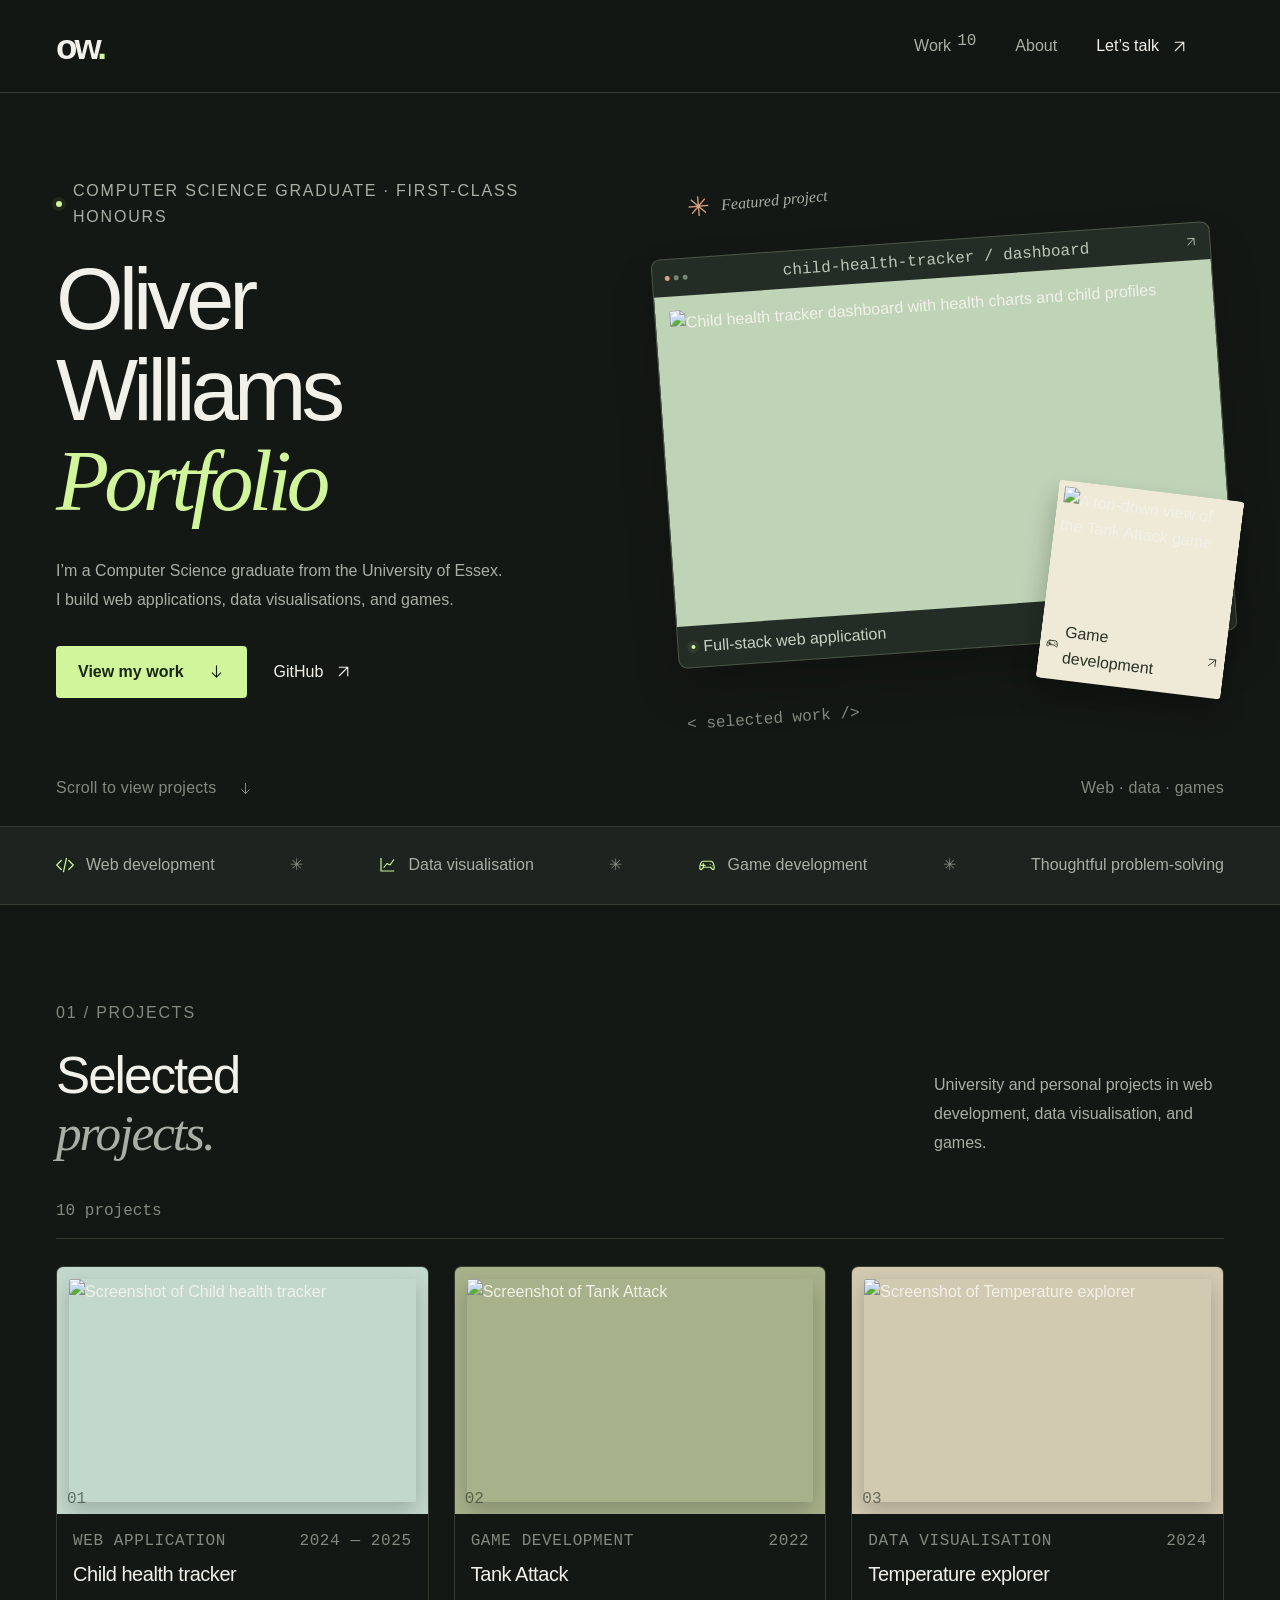
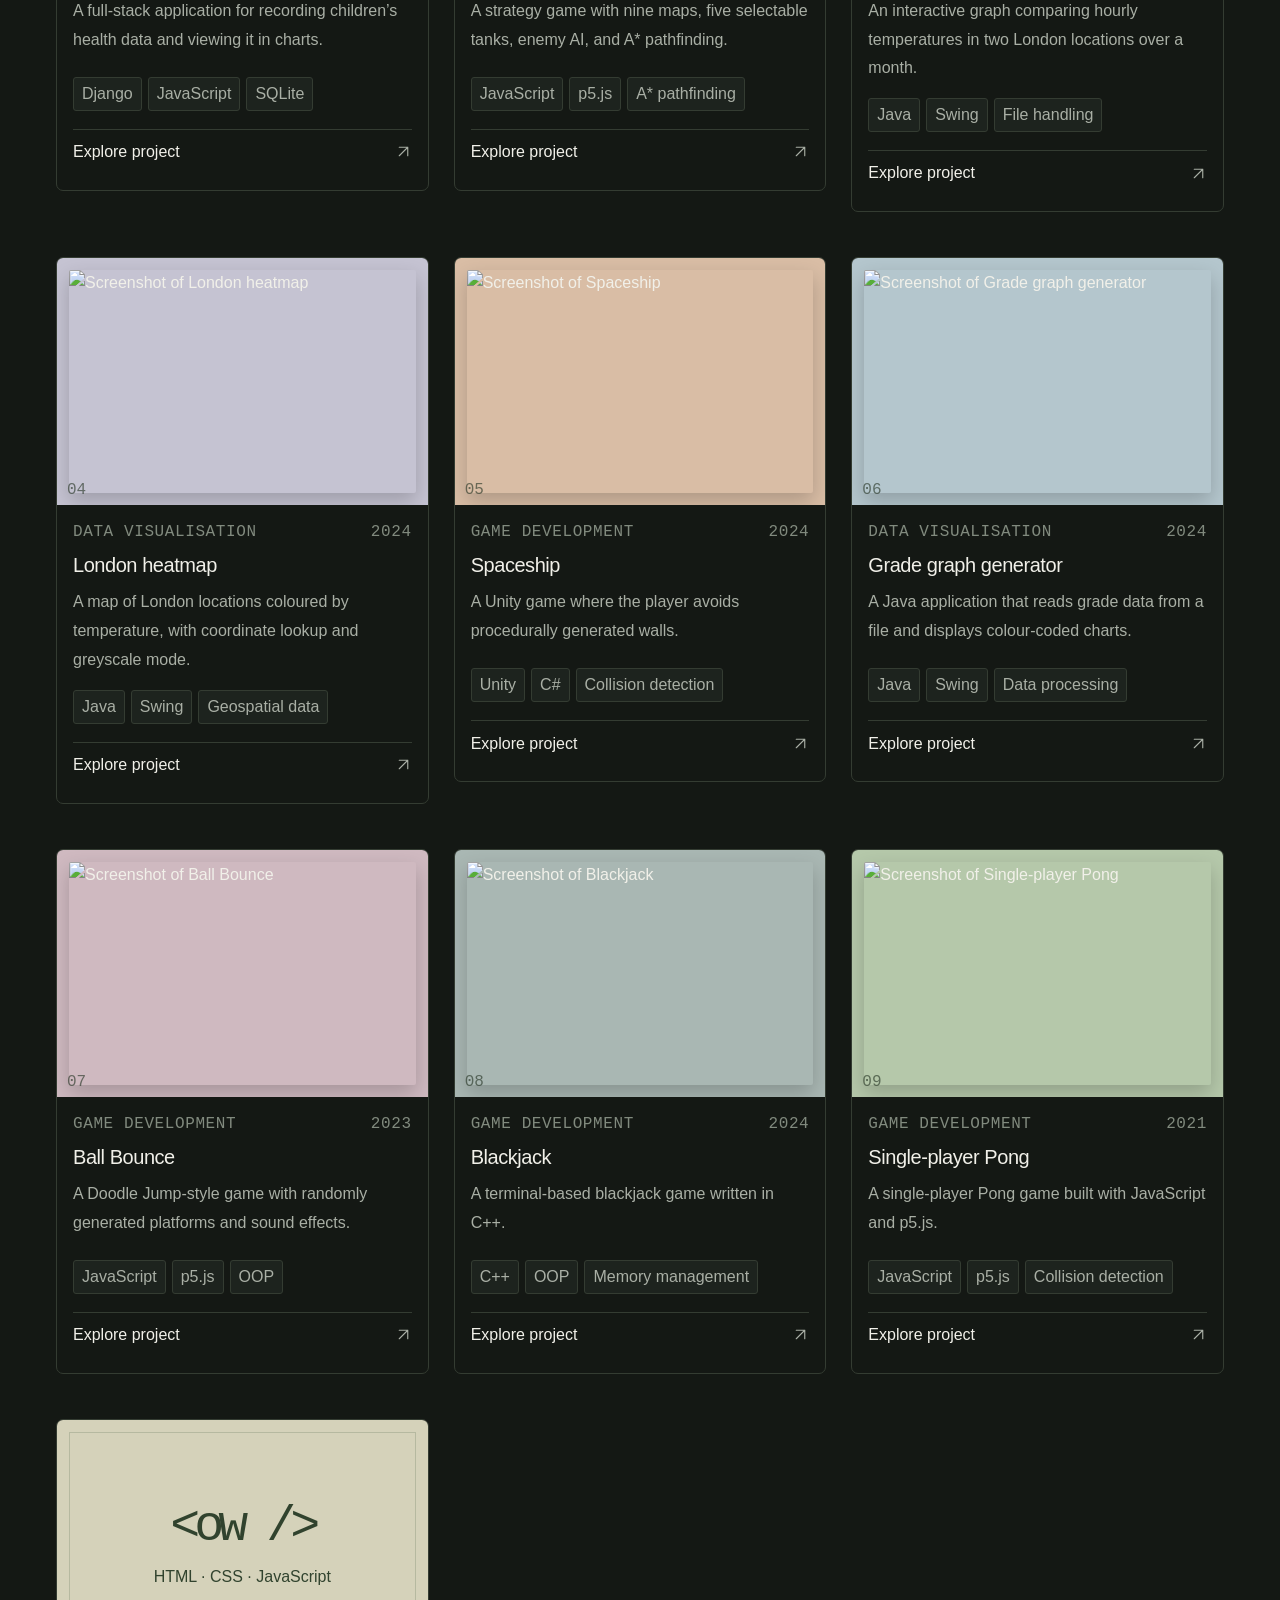
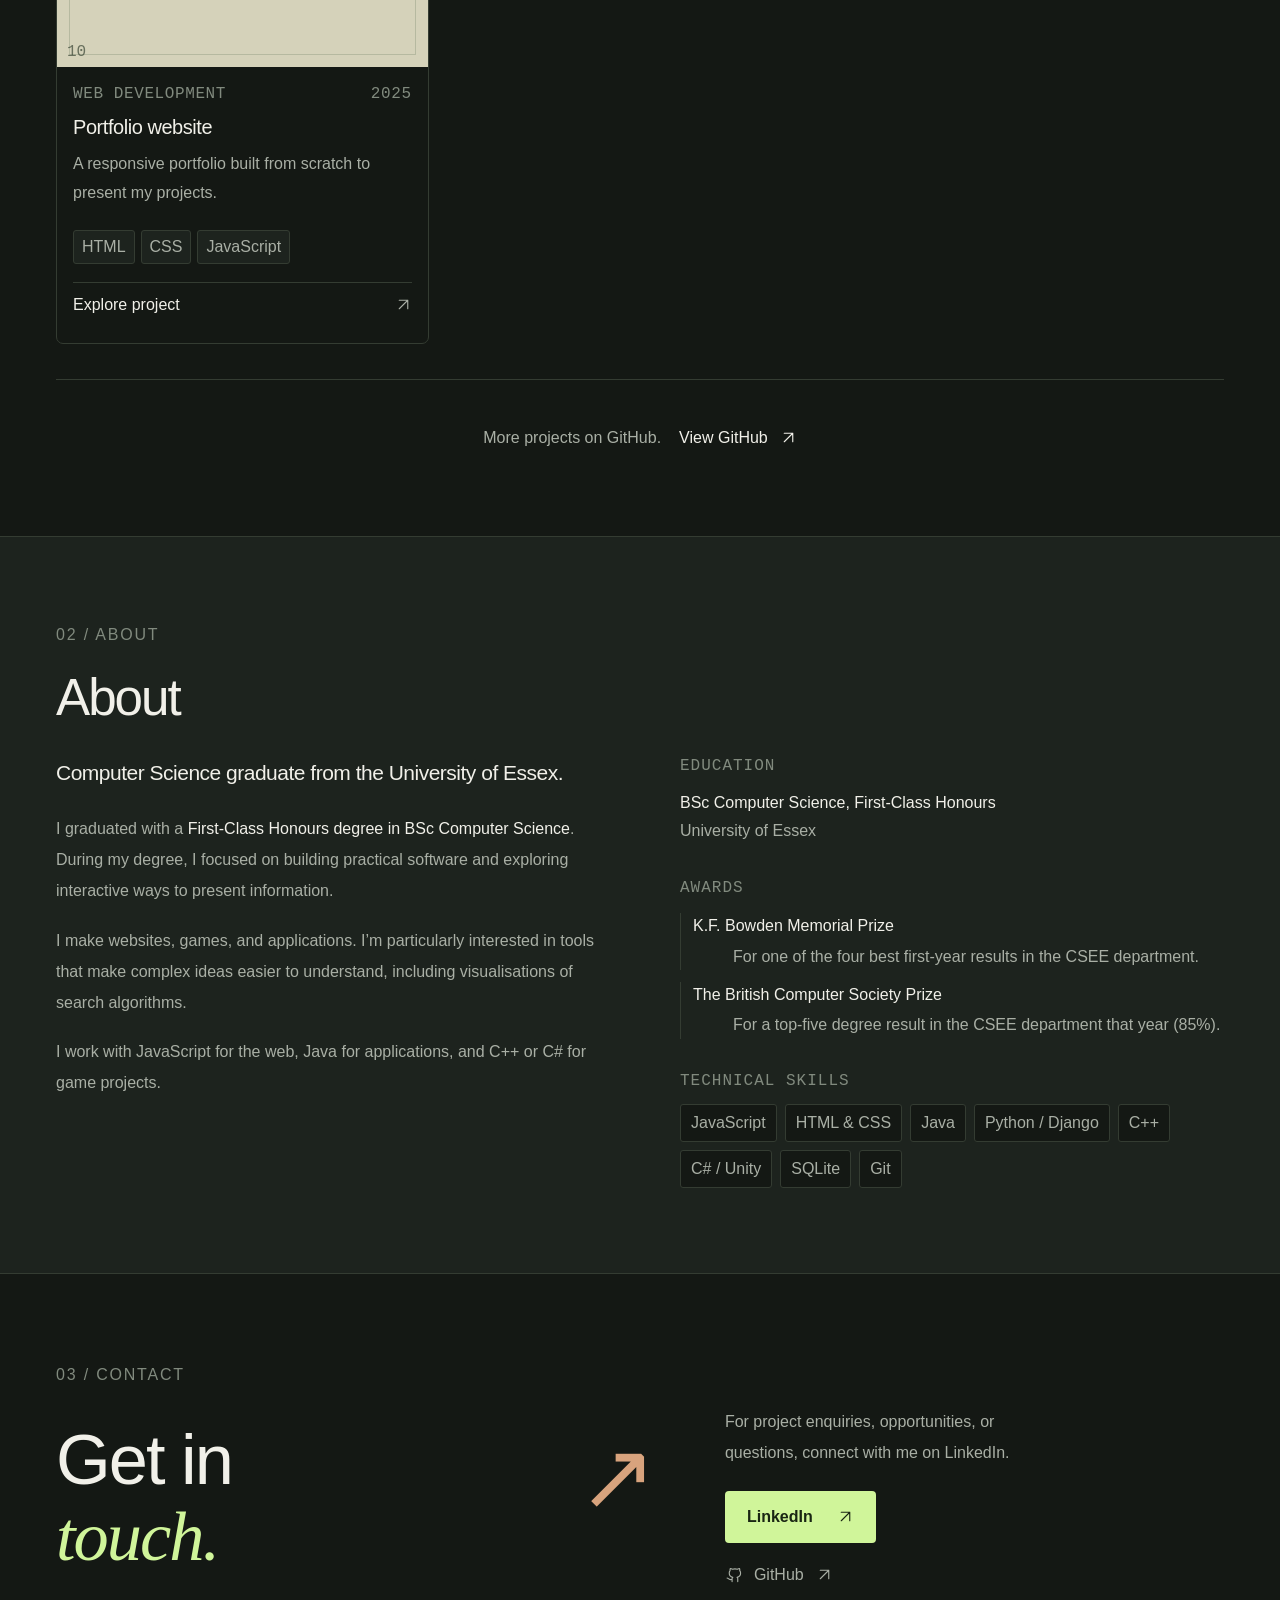
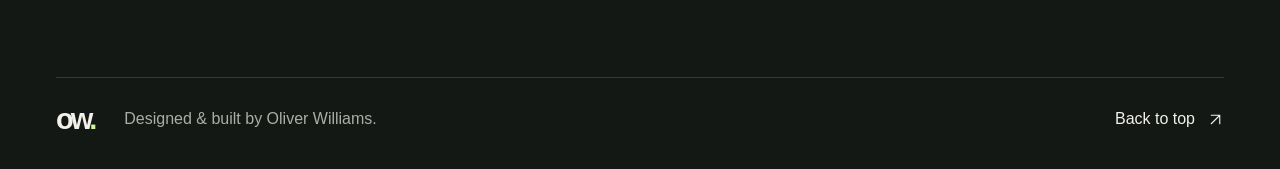
==== index.html @ 1a2b09b7 "Small changes to website" ====
<!DOCTYPE html>
<html lang="en">
<head>
  <meta charset="UTF-8">
  <meta name="viewport" content="width=device-width, initial-scale=1">
  <meta name="description" content="Oliver Williams — Computer Science graduate with First-Class Honours from the University of Essex. View selected software, web, and game development projects.">
  <meta http-equiv="refresh" content="0; url=HTML/main.html">
  <title>Oliver Williams Portfolio</title>
  <script>location.replace('HTML/main.html' + location.search + location.hash);</script>
</head>
<body><p><a href="HTML/main.html">Explore Oliver Williams’s portfolio →</a></p></body>
</html>
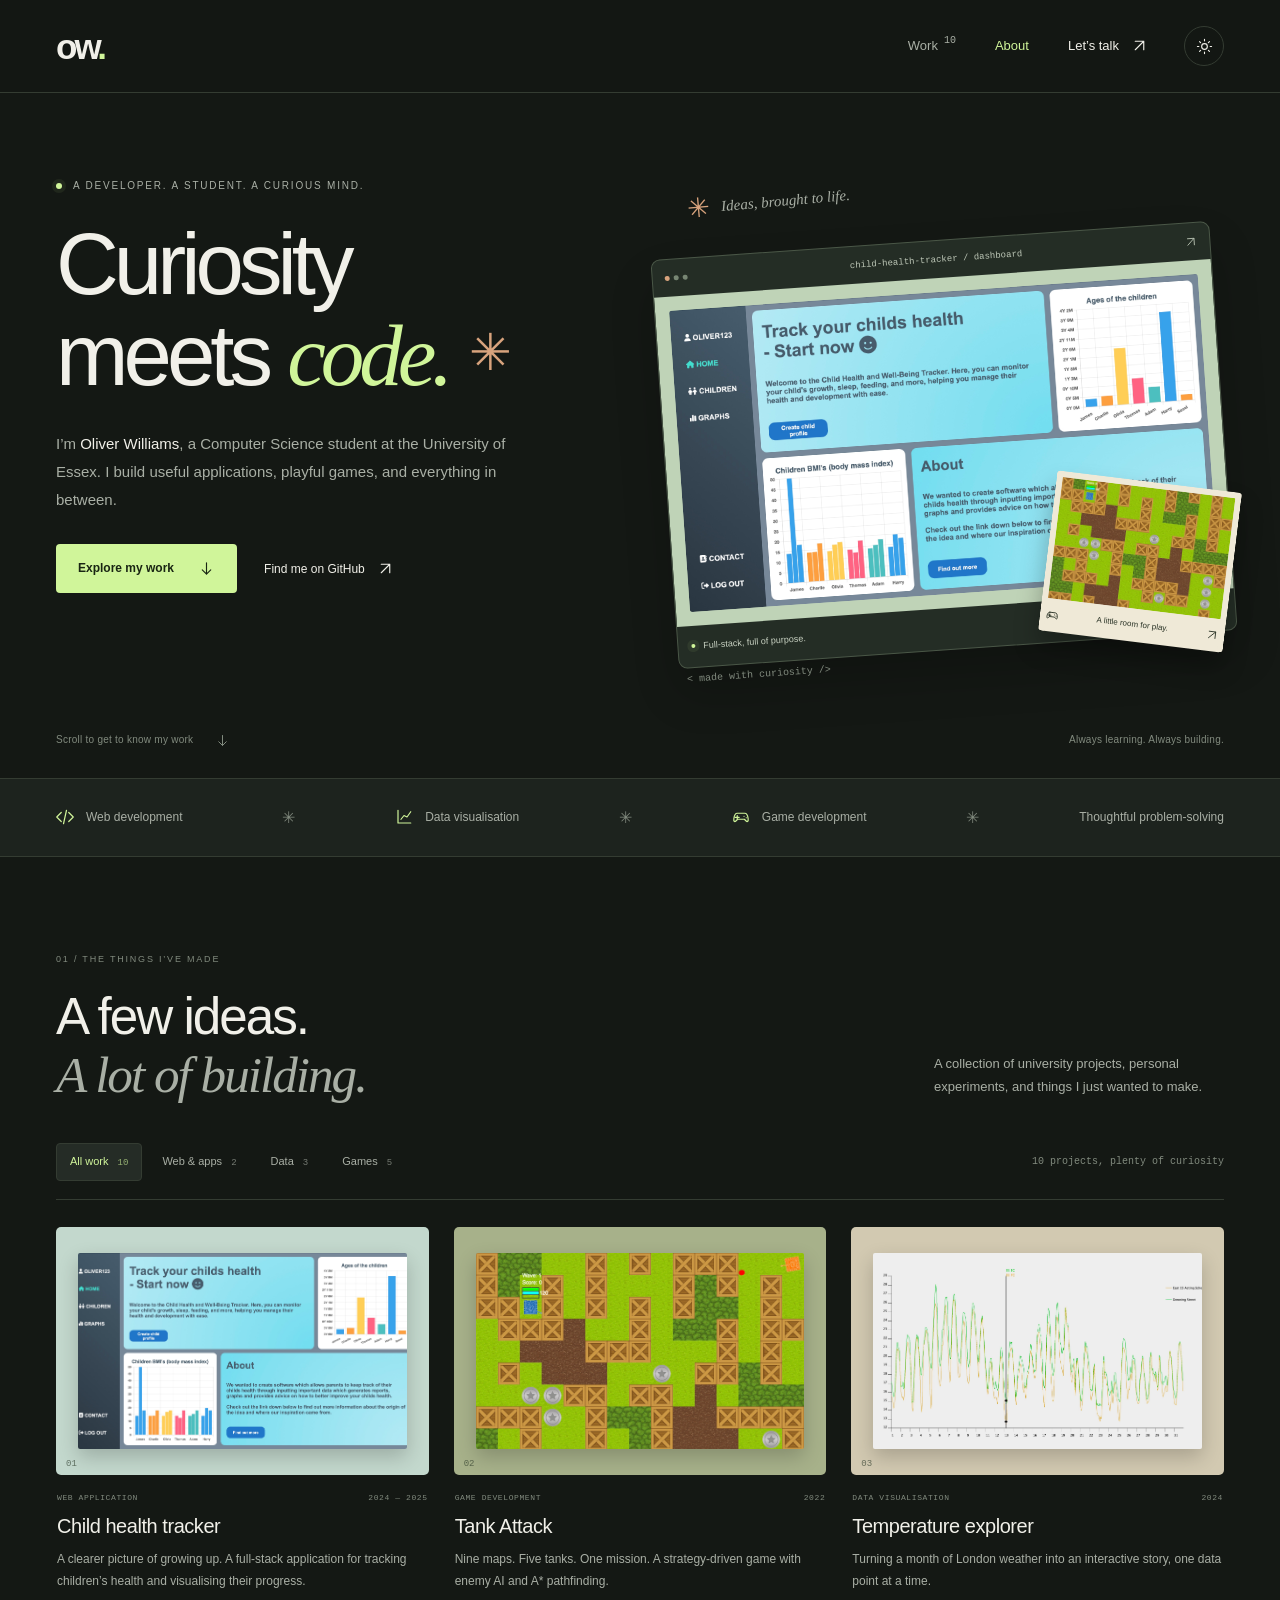
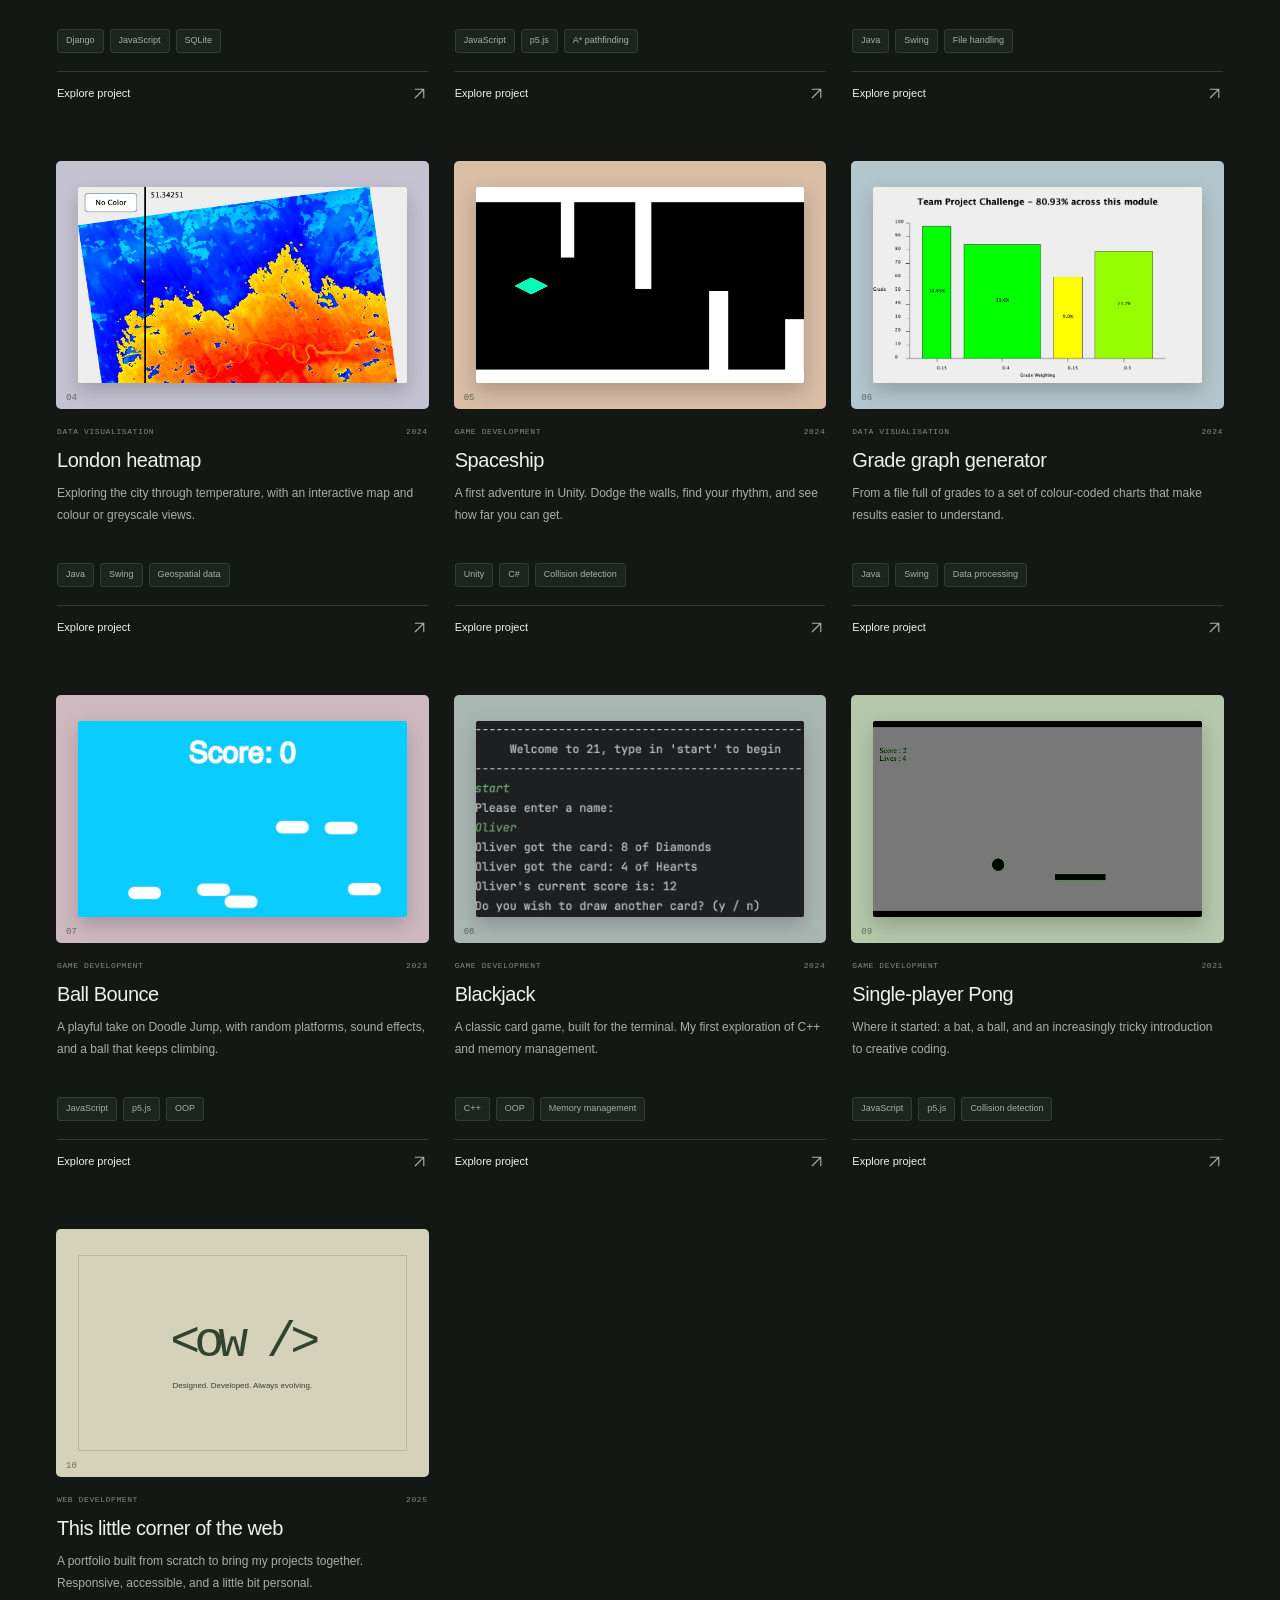
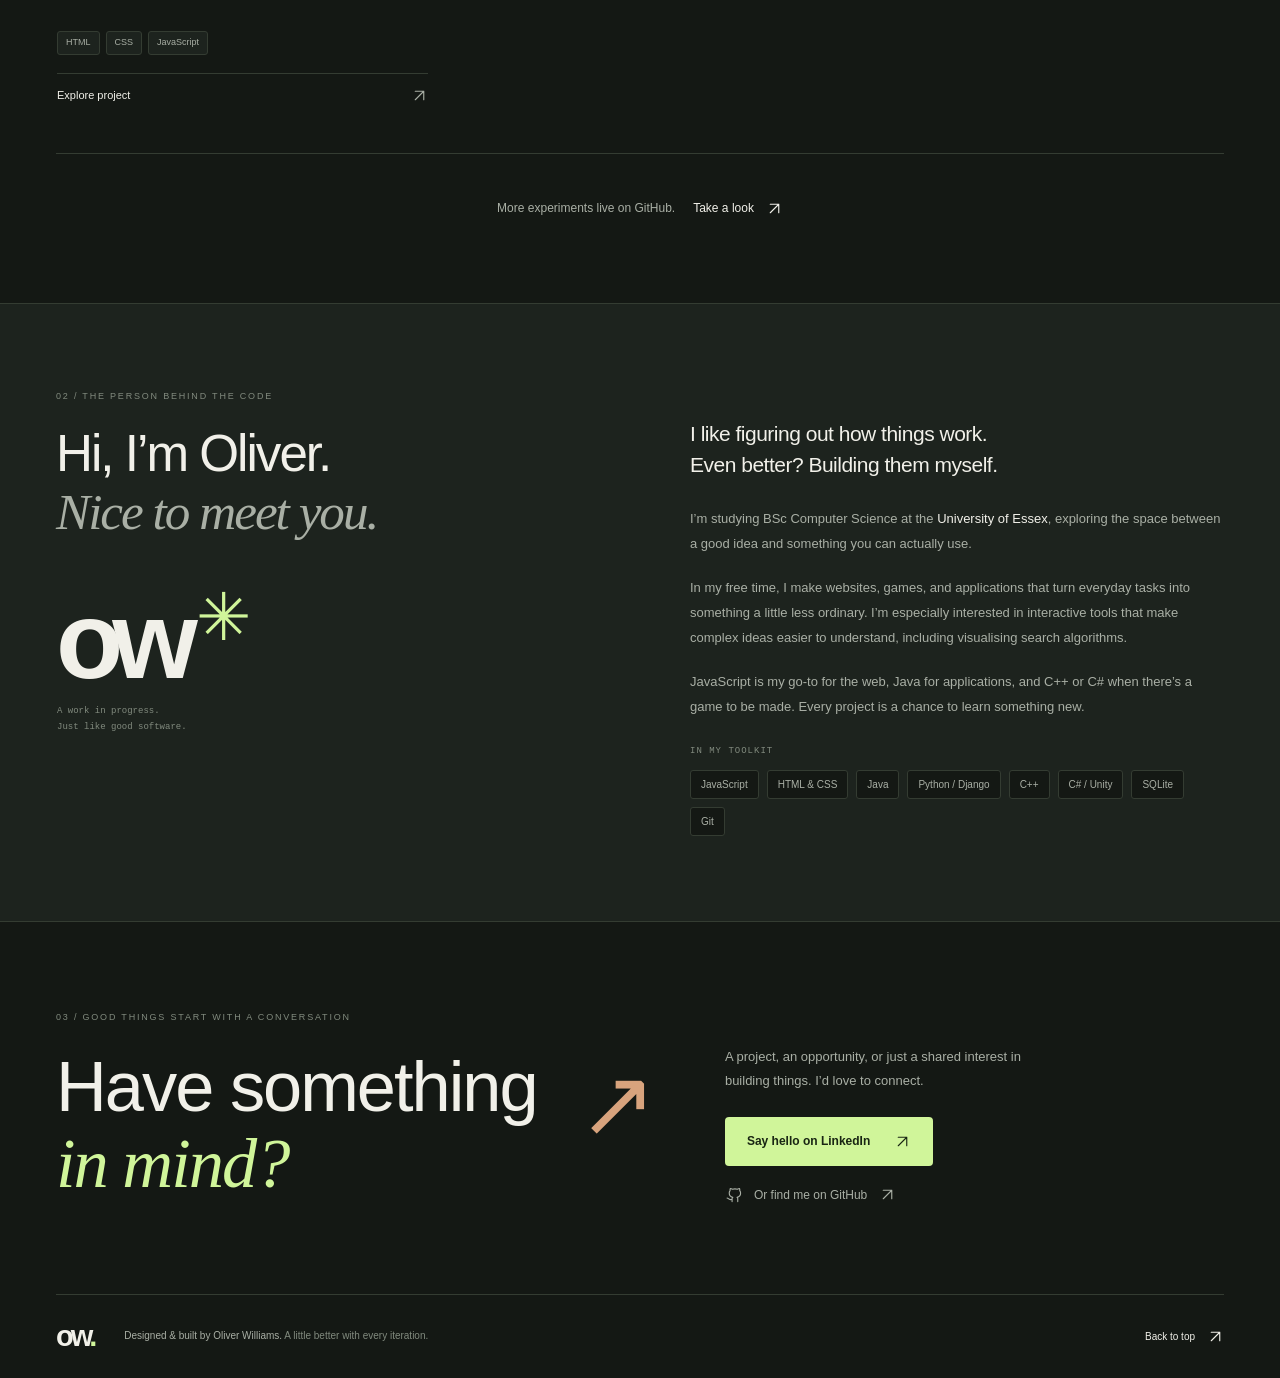
==== commit da26dd37: "Personal website initial polish" ====
--- a/index.html
+++ b/index.html
@@ -3,9 +3,9 @@
 <head>
   <meta charset="UTF-8">
   <meta name="viewport" content="width=device-width, initial-scale=1">
-  <meta name="description" content="Oliver Williams — Computer Science graduate with First-Class Honours from the University of Essex. View selected software, web, and game development projects.">
+  <meta name="description" content="Oliver Williams — Computer Science student and developer. Explore my web applications, games, and data visualisations.">
   <meta http-equiv="refresh" content="0; url=HTML/main.html">
-  <title>Oliver Williams Portfolio</title>
+  <title>Oliver Williams — Portfolio</title>
   <script>location.replace('HTML/main.html' + location.search + location.hash);</script>
 </head>
 <body><p><a href="HTML/main.html">Explore Oliver Williams’s portfolio →</a></p></body>
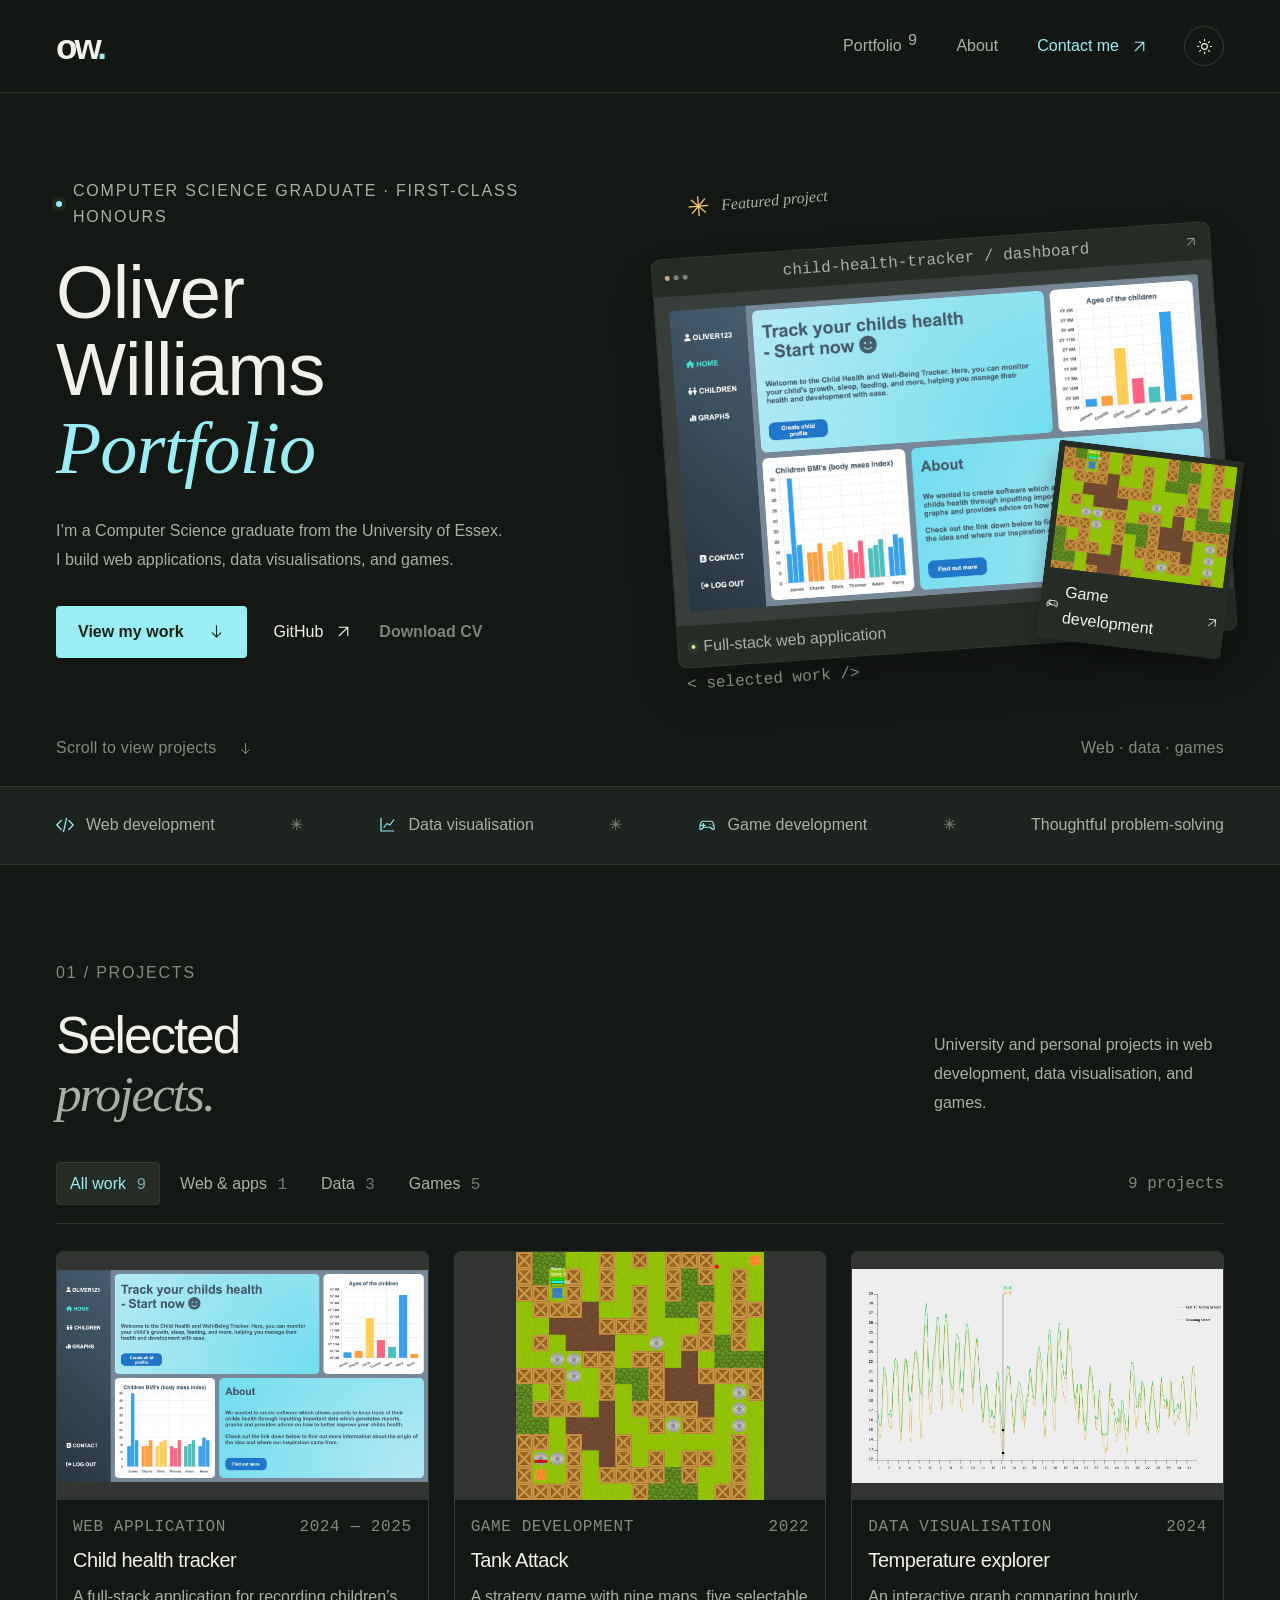
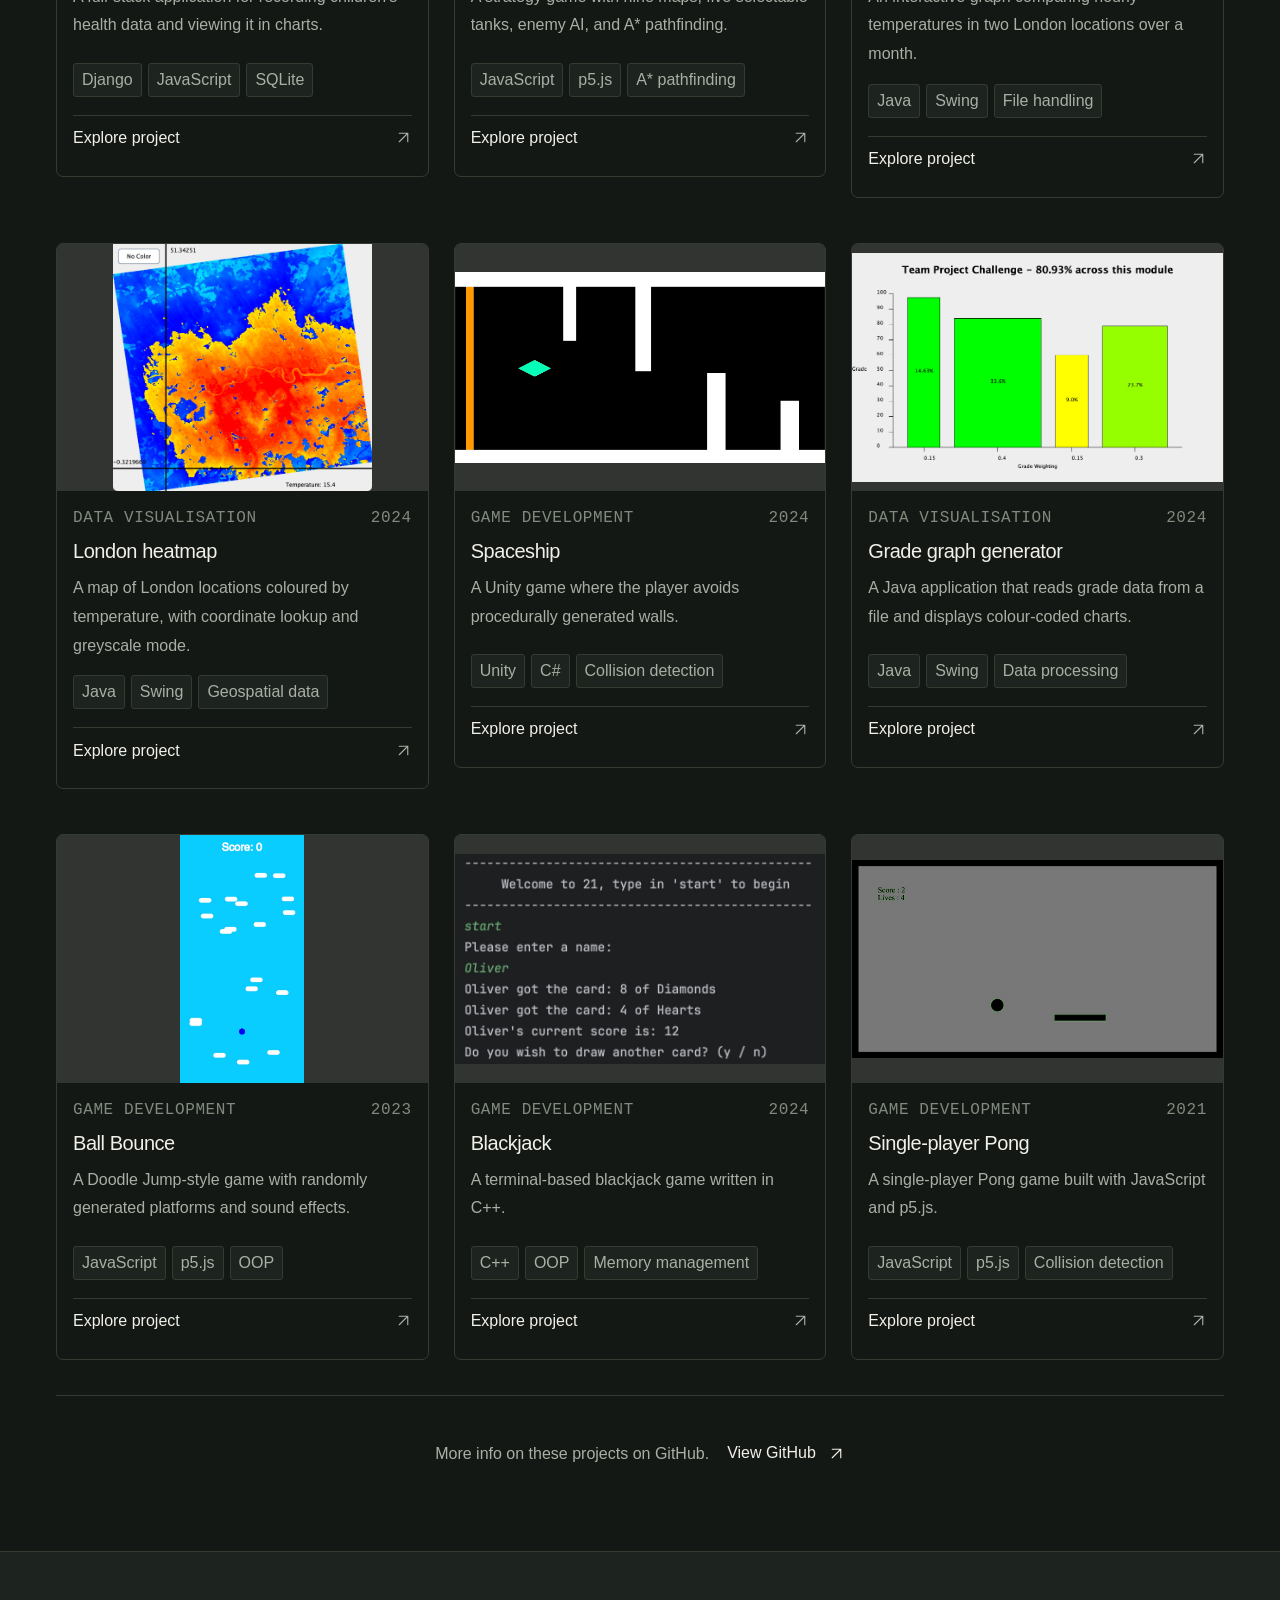
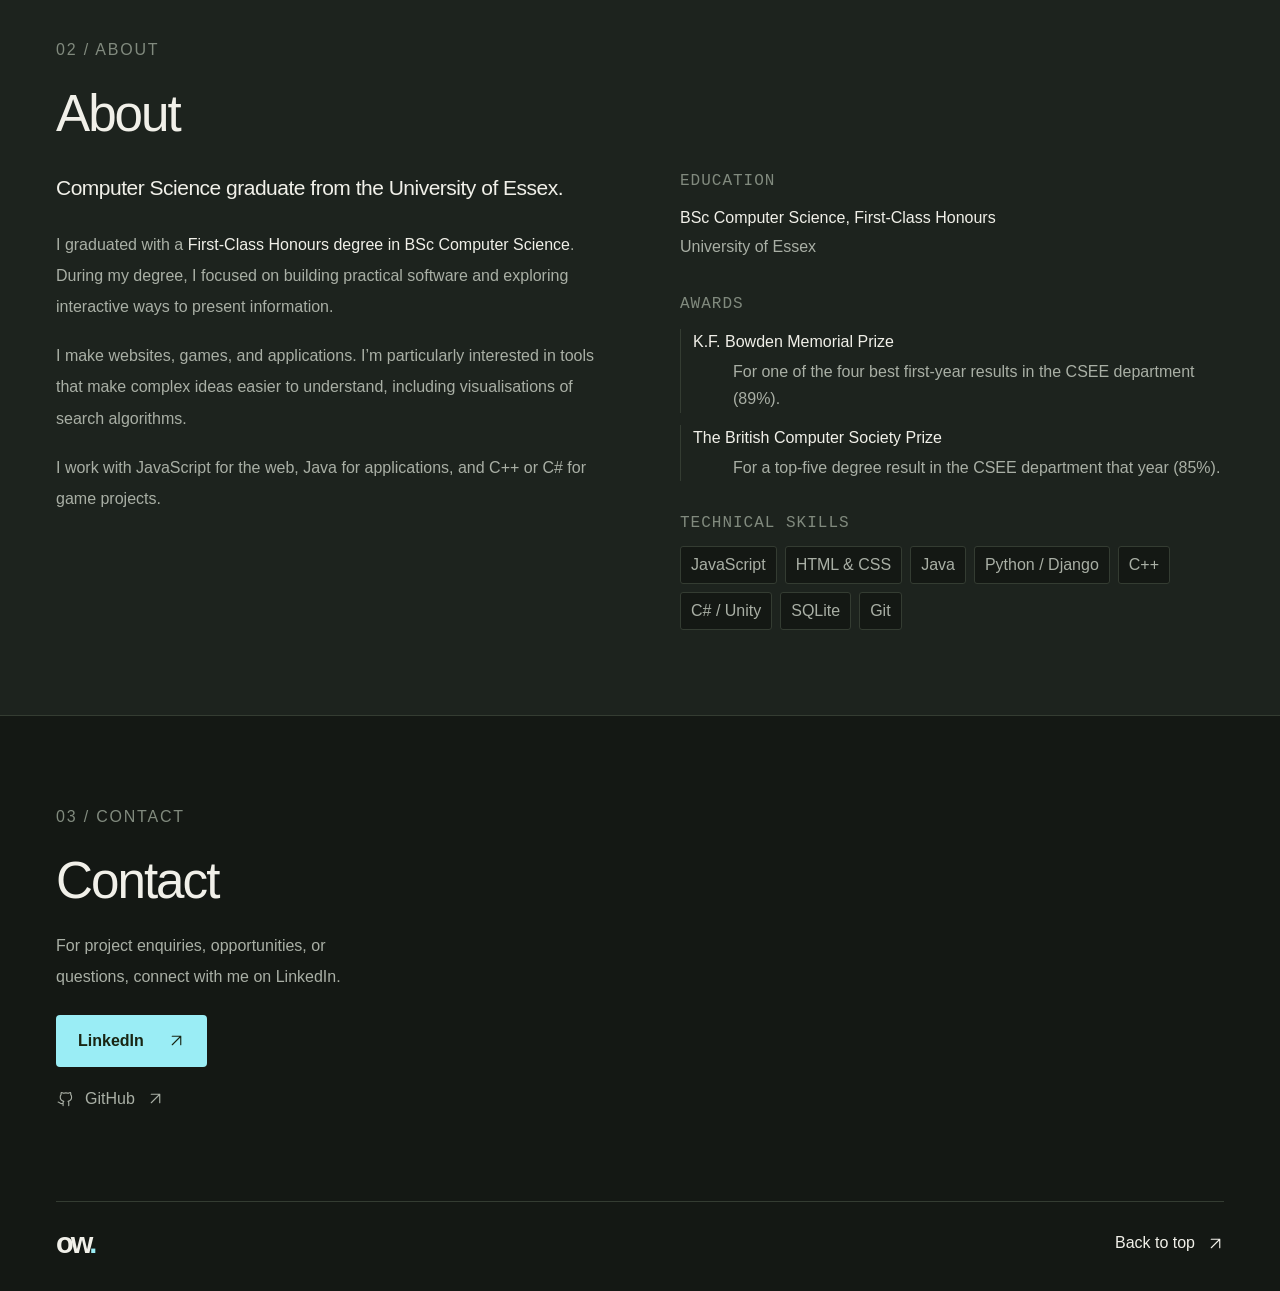
==== commit 2f381590: "Making changes to style and adding cv button" ====
--- a/index.html
+++ b/index.html
@@ -1,12 +1,16 @@
 <!DOCTYPE html>
 <html lang="en">
-<head>
-  <meta charset="UTF-8">
-  <meta name="viewport" content="width=device-width, initial-scale=1">
-  <meta name="description" content="Oliver Williams — Computer Science student and developer. Explore my web applications, games, and data visualisations.">
-  <meta http-equiv="refresh" content="0; url=HTML/main.html">
-  <title>Oliver Williams — Portfolio</title>
-  <script>location.replace('HTML/main.html' + location.search + location.hash);</script>
-</head>
-<body><p><a href="HTML/main.html">Explore Oliver Williams’s portfolio →</a></p></body>
+  <head>
+    <meta charset="UTF-8">
+    <meta name="viewport" content="width=device-width, initial-scale=1">
+    <meta name="description" content="Oliver Williams — Computer Science graduate with First-Class Honours from the University of Essex. View selected software, web, and game development projects.">
+    <meta http-equiv="refresh" content="0; url=HTML/main.html">
+    <title>Oliver Williams Portfolio</title>
+    <script>location.replace('HTML/main.html' + location.search + location.hash);</script>
+  </head>
+  <body>
+    <p>
+      <a href="HTML/main.html">Explore Oliver Williams’s portfolio →</a>
+    </p>
+  </body>
 </html>
